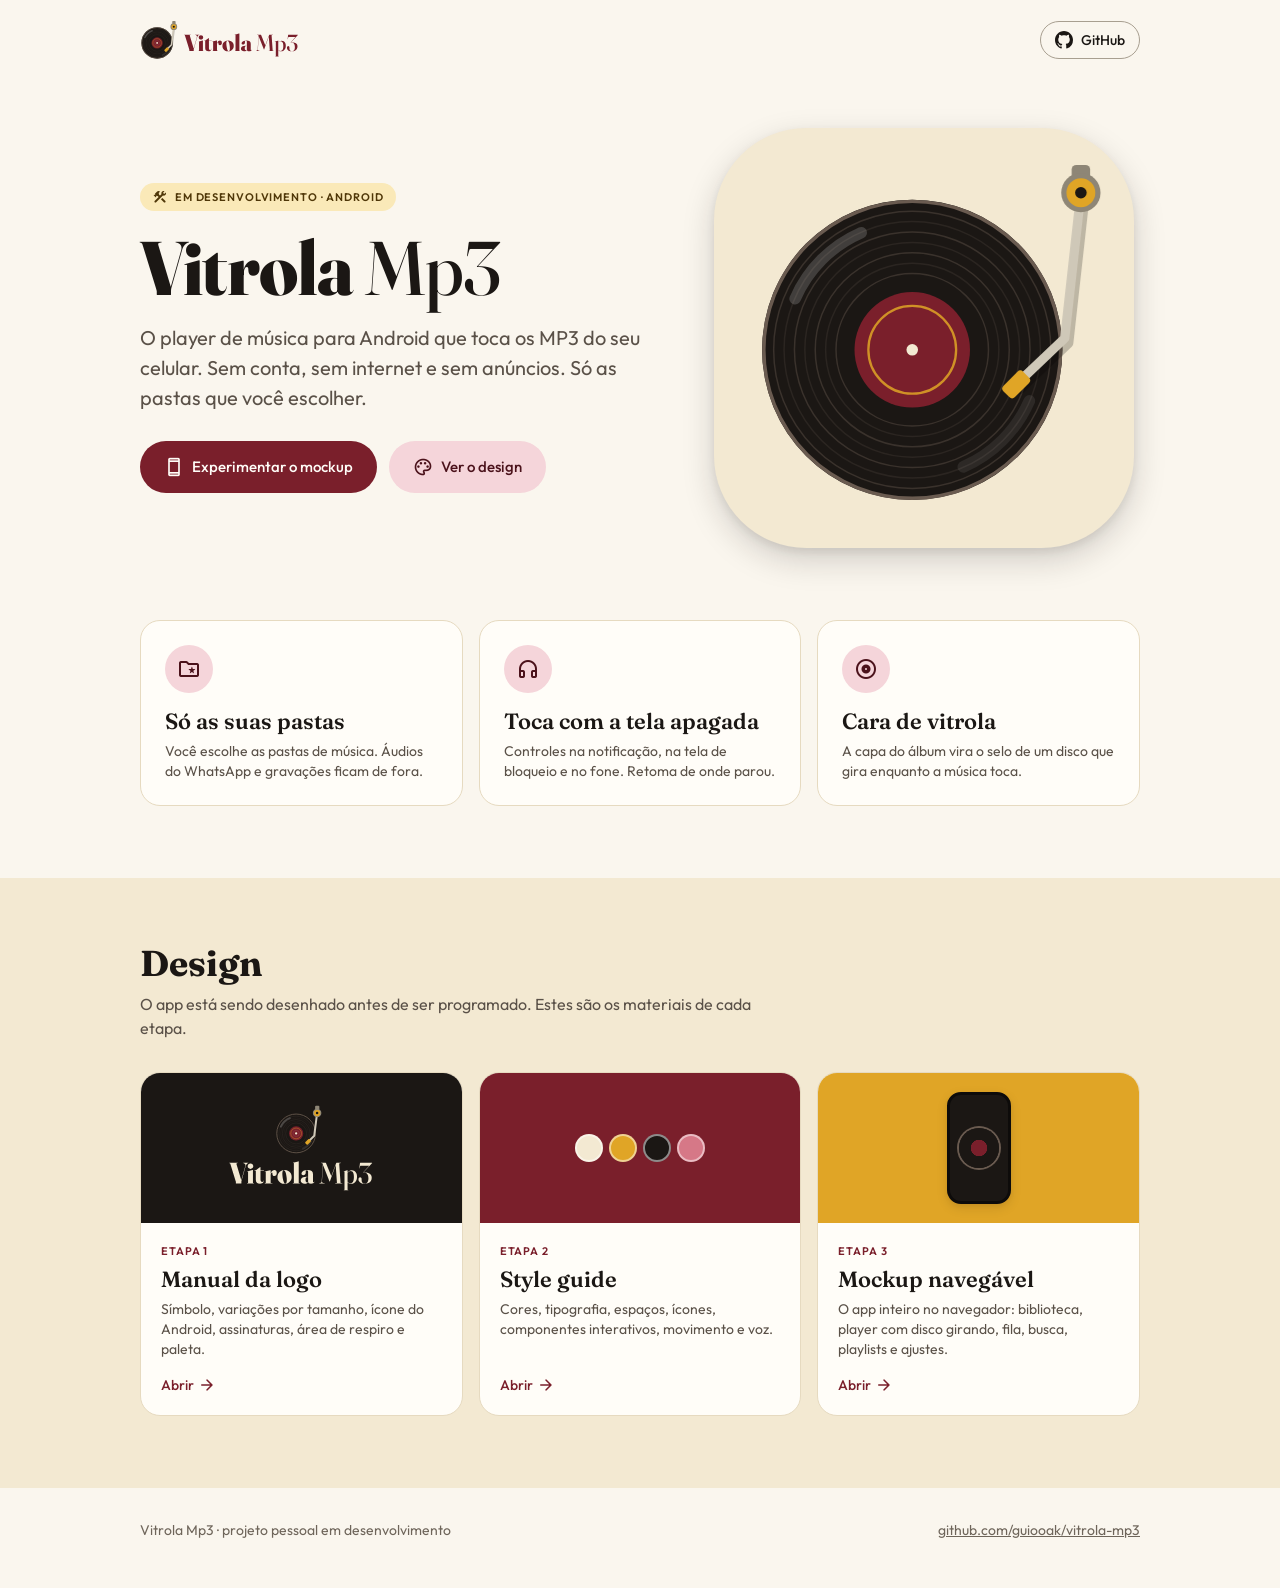
==== design/index.html @ ba4b5585 "Adiciona landing page e deploy no GitHub Pages - Landing page simples em design/index.html com links" ====
<!doctype html>
<html lang="pt-BR">
<head>
<meta charset="utf-8">
<meta name="viewport" content="width=device-width, initial-scale=1">
<title>Vitrola Mp3</title>
<meta name="description" content="Player de música para Android que toca os MP3 do seu celular. Offline, sem conta e só das pastas que você escolher.">
<link rel="icon" href="01-logo/export/vitrola-icone-app.svg" type="image/svg+xml">
<meta property="og:title" content="Vitrola Mp3">
<meta property="og:description" content="Suas músicas, do seu jeito. Sem conta, sem internet, sem anúncios.">
<link rel="preconnect" href="https://fonts.googleapis.com">
<link rel="preconnect" href="https://fonts.gstatic.com" crossorigin>
<link href="https://fonts.googleapis.com/css2?family=Fraunces:opsz,wght@9..144,500;9..144,600;9..144,800&family=Outfit:wght@400;500;600&display=swap" rel="stylesheet">
<link href="https://fonts.googleapis.com/css2?family=Material+Symbols+Rounded:opsz,wght,FILL,GRAD@24,400,0..1,0&display=block" rel="stylesheet">
<link rel="stylesheet" href="02-style-guide/tokens.css">
<style>
  * { box-sizing: border-box; }
  body { margin: 0; background: var(--cor-fundo); color: var(--cor-texto); font: var(--tipo-corpo); -webkit-font-smoothing: antialiased; }
  a { color: inherit; }
  .ms { font-family: "Material Symbols Rounded"; font-size: 24px; line-height: 1; font-variation-settings: "FILL" 0, "wght" 400, "opsz" 24; display: inline-block; font-feature-settings: "liga"; }
  .wrap { max-width: 1040px; margin: 0 auto; padding: 0 20px; }

  /* Topo */
  header.top { padding: 20px 0; }
  header.top .wrap { display: flex; align-items: center; justify-content: space-between; gap: 16px; }
  header.top img { height: 40px; }
  .gh { display: inline-flex; align-items: center; gap: 8px; font: var(--tipo-rotulo); text-decoration: none; padding: 8px 14px; border-radius: var(--raio-total); border: 1.5px solid var(--cor-borda-forte); }
  .gh:hover { background: var(--cor-superficie-2); }
  .gh svg { width: 18px; height: 18px; fill: currentColor; }

  .logo-n { display: none; }
  @media (prefers-color-scheme: dark) { .logo-p { display: none; } .logo-n { display: block; } }

  /* Herói */
  .hero { display: grid; grid-template-columns: 1.1fr .9fr; gap: 40px; align-items: center; padding-top: 48px; padding-bottom: 72px; }
  .tag { display: inline-flex; align-items: center; gap: 6px; font: var(--tipo-sobrelinha); letter-spacing: .08em; text-transform: uppercase; color: var(--cor-sobre-destaque-container); background: var(--cor-destaque-container); padding: 6px 12px; border-radius: var(--raio-total); }
  .tag .ms { font-size: 16px; }
  h1 { font-family: var(--fonte-marca); font-weight: 800; font-size: clamp(44px, 7vw, 76px); line-height: 1.02; letter-spacing: -.01em; margin: 18px 0 16px; font-variation-settings: "opsz" 144; }
  h1 span { font-weight: 500; }
  .lead { font-size: 20px; line-height: 30px; color: var(--cor-texto-2); margin: 0 0 28px; max-width: 520px; }
  .ctas { display: flex; gap: 12px; flex-wrap: wrap; }
  .btn { font: var(--tipo-rotulo); font-size: 15px; height: 52px; padding: 0 24px; border-radius: var(--raio-total); display: inline-flex; align-items: center; gap: 8px; text-decoration: none; transition: transform var(--duracao-rapida) var(--curva-padrao), box-shadow var(--duracao-rapida); }
  .btn:active { transform: scale(.97); }
  .btn-pri { background: var(--cor-primaria); color: var(--cor-sobre-primaria); }
  .btn-pri:hover { box-shadow: var(--elevacao-2); }
  .btn-ton { background: var(--cor-primaria-container); color: var(--cor-sobre-primaria-container); }
  .btn .ms { font-size: 20px; }

  /* Vitrola animada */
  .vitrola { justify-self: center; width: min(100%, 420px); aspect-ratio: 1; border-radius: 22%; background: var(--cor-superficie-2); box-shadow: var(--elevacao-3); display: grid; place-items: center; }
  .vitrola svg { width: 88%; }
  .vitrola .gira { transform-box: view-box; transform-origin: 150px 160px; animation: spin var(--duracao-volta-disco) linear infinite; }
  .vitrola .braco { transform-box: view-box; transform-origin: 296px 24px; animation: braco 1.4s var(--curva-braco) both; }
  @keyframes spin { to { transform: rotate(360deg); } }
  @keyframes braco { from { transform: rotate(-14deg); } }
  @media (prefers-reduced-motion: reduce) { .vitrola .gira, .vitrola .braco { animation: none; } }

  /* Promessas */
  .promessas { display: grid; grid-template-columns: repeat(3, 1fr); gap: 16px; padding-bottom: 72px; }
  .promessa { background: var(--cor-superficie); border: 1px solid var(--cor-borda); border-radius: var(--raio-g); padding: 24px; }
  .promessa .ms { width: 48px; height: 48px; border-radius: 50%; display: grid; place-items: center; background: var(--cor-primaria-container); color: var(--cor-sobre-primaria-container); margin-bottom: 14px; }
  .promessa h3 { font: var(--tipo-titulo-m); margin: 0 0 6px; }
  .promessa p { margin: 0; color: var(--cor-texto-2); font: var(--tipo-corpo-p); }

  /* Design */
  .design { background: var(--cor-superficie-2); padding: 64px 0 72px; }
  .design h2 { font: var(--tipo-titulo); font-size: 36px; line-height: 42px; margin: 0 0 8px; }
  .design .sub { color: var(--cor-texto-2); margin: 0 0 32px; max-width: 620px; }
  .cards { display: grid; grid-template-columns: repeat(3, 1fr); gap: 16px; }
  .card { display: flex; flex-direction: column; background: var(--cor-superficie); border-radius: var(--raio-g); overflow: hidden; text-decoration: none; border: 1px solid var(--cor-borda); transition: transform var(--duracao-media) var(--curva-padrao), box-shadow var(--duracao-media); }
  .card:hover { transform: translateY(-3px); box-shadow: var(--elevacao-2); }
  .card .preview { height: 150px; display: grid; place-items: center; }
  .card .preview img { height: 88px; }
  .card .body { padding: 20px; flex: 1; display: flex; flex-direction: column; gap: 6px; }
  .card .num { font: var(--tipo-sobrelinha); letter-spacing: .08em; text-transform: uppercase; color: var(--cor-primaria); }
  .card h3 { font: var(--tipo-titulo-m); margin: 0; }
  .card p { margin: 0; color: var(--cor-texto-2); font: var(--tipo-corpo-p); flex: 1; }
  .card .go { margin-top: 10px; font: var(--tipo-rotulo); color: var(--cor-primaria); display: inline-flex; align-items: center; gap: 4px; }
  .card .go .ms { font-size: 18px; transition: transform var(--duracao-rapida); }
  .card:hover .go .ms { transform: translateX(3px); }
  .p-logo { background: var(--cor-disco); }
  .p-guia { background: var(--cor-primaria); }
  .p-mock { background: var(--cor-destaque); }
  .chips { display: flex; gap: 6px; }
  .chips i { width: 28px; height: 28px; border-radius: 50%; border: 2px solid rgba(255,255,255,.5); }
  .phone { width: 64px; height: 112px; border-radius: 14px; background: #1B1714; border: 3px solid #0D0B0A; display: grid; place-items: center; box-shadow: var(--elevacao-2); }
  .phone i { width: 40px; height: 40px; border-radius: 50%; background: radial-gradient(circle, #7A1F2B 0 28%, #1B1714 30% 100%); box-shadow: 0 0 0 2px #6A5B50; }

  /* Rodapé */
  footer { padding: 32px 0 48px; color: var(--cor-texto-3); font: var(--tipo-corpo-p); }
  footer .wrap { display: flex; justify-content: space-between; gap: 16px; flex-wrap: wrap; }

  @media (max-width: 820px) {
    .hero { grid-template-columns: 1fr; padding-top: 24px; gap: 32px; }
    .vitrola { width: min(100%, 320px); }
    .promessas, .cards { grid-template-columns: 1fr; }
    .gh span { display: none; }
  }
</style>
</head>
<body>

<header class="top">
  <div class="wrap">
    <img class="logo-p" src="01-logo/export/vitrola-mp3-horizontal-positivo.svg" alt="Vitrola Mp3">
    <img class="logo-n" src="01-logo/export/vitrola-mp3-horizontal-negativo.svg" alt="Vitrola Mp3">
    <a class="gh" href="https://github.com/guiooak/vitrola-mp3" aria-label="Código no GitHub">
      <svg viewBox="0 0 16 16" aria-hidden="true"><path d="M8 0C3.58 0 0 3.58 0 8c0 3.54 2.29 6.53 5.47 7.59.4.07.55-.17.55-.38 0-.19-.01-.82-.01-1.49-2.01.37-2.53-.49-2.69-.94-.09-.23-.48-.94-.82-1.13-.28-.15-.68-.52-.01-.53.63-.01 1.08.58 1.23.82.72 1.21 1.87.87 2.33.66.07-.52.28-.87.51-1.07-1.78-.2-3.64-.89-3.64-3.95 0-.87.31-1.59.82-2.15-.08-.2-.36-1.02.08-2.12 0 0 .67-.21 2.2.82.64-.18 1.32-.27 2-.27.68 0 1.36.09 2 .27 1.53-1.04 2.2-.82 2.2-.82.44 1.1.16 1.92.08 2.12.51.56.82 1.27.82 2.15 0 3.07-1.87 3.75-3.65 3.95.29.25.54.73.54 1.48 0 1.07-.01 1.93-.01 2.2 0 .21.15.46.55.38A8.013 8.013 0 0016 8c0-4.42-3.58-8-8-8z"/></svg>
      <span>GitHub</span>
    </a>
  </div>
</header>

<main>
  <section class="wrap hero">
    <div>
      <span class="tag"><span class="ms">construction</span>Em desenvolvimento · Android</span>
      <h1>Vitrola <span>Mp3</span></h1>
      <p class="lead">O player de música para Android que toca os MP3 do seu celular. Sem conta, sem internet e sem anúncios. Só as pastas que você escolher.</p>
      <div class="ctas">
        <a class="btn btn-pri" href="03-mockup/"><span class="ms">smartphone</span>Experimentar o mockup</a>
        <a class="btn btn-ton" href="#design"><span class="ms">palette</span>Ver o design</a>
      </div>
    </div>
    <div class="vitrola" aria-hidden="true">
      <svg viewBox="0 0 320 300">
        <g class="gira">
          <circle cx="150" cy="160" r="130" fill="#1B1714"/>
          <circle cx="150" cy="160" r="128.5" fill="none" stroke="#6A5B50" stroke-width="3"/>
          <g fill="none" stroke="#3A322C" stroke-width="1.3">
            <circle cx="150" cy="160" r="120"/><circle cx="150" cy="160" r="111" stroke-opacity=".55"/><circle cx="150" cy="160" r="102"/>
            <circle cx="150" cy="160" r="93" stroke-opacity=".55"/><circle cx="150" cy="160" r="84"/><circle cx="150" cy="160" r="75" stroke-opacity=".55"/><circle cx="150" cy="160" r="66"/>
          </g>
          <path d="M48.6 115.8 A110.5 110.5 0 0 1 105.8 58.6" fill="none" stroke="#fff" stroke-opacity=".17" stroke-width="10" stroke-linecap="round"/>
          <path d="M251.4 204.2 A110.5 110.5 0 0 1 194.2 261.4" fill="none" stroke="#fff" stroke-opacity=".08" stroke-width="10" stroke-linecap="round"/>
          <circle cx="150" cy="160" r="50" fill="#7A1F2B"/>
          <circle cx="150" cy="160" r="38" fill="none" stroke="#E0A526" stroke-width="2" stroke-opacity=".85"/>
          <circle cx="150" cy="160" r="5" fill="#F3E9D2"/>
        </g>
        <g class="braco">
          <rect x="288" y="0" width="16" height="15" rx="4" fill="#8E8676"/>
          <path d="M296 24 L282 150 L240 190" fill="none" stroke="#000" stroke-opacity=".22" stroke-width="9" stroke-linecap="round" stroke-linejoin="round" transform="translate(3 4)"/>
          <path d="M296 24 L282 150 L240 190" fill="none" stroke="#CFC8B8" stroke-width="8" stroke-linecap="round" stroke-linejoin="round"/>
          <rect x="228" y="183" width="24" height="14" rx="3.5" transform="rotate(-45 240 190)" fill="#E0A526"/>
          <circle cx="296" cy="24" r="17" fill="#8E8676"/><circle cx="296" cy="24" r="12.5" fill="#E0A526"/><circle cx="296" cy="24" r="5" fill="#1B1714"/>
        </g>
      </svg>
    </div>
  </section>

  <section class="wrap promessas" aria-label="O que o app faz">
    <div class="promessa"><span class="ms">folder_special</span><h3>Só as suas pastas</h3><p>Você escolhe as pastas de música. Áudios do WhatsApp e gravações ficam de fora.</p></div>
    <div class="promessa"><span class="ms">headphones</span><h3>Toca com a tela apagada</h3><p>Controles na notificação, na tela de bloqueio e no fone. Retoma de onde parou.</p></div>
    <div class="promessa"><span class="ms">album</span><h3>Cara de vitrola</h3><p>A capa do álbum vira o selo de um disco que gira enquanto a música toca.</p></div>
  </section>

  <section class="design" id="design">
    <div class="wrap">
      <h2>Design</h2>
      <p class="sub">O app está sendo desenhado antes de ser programado. Estes são os materiais de cada etapa.</p>
      <div class="cards">
        <a class="card" href="01-logo/logo-vinil.html">
          <div class="preview p-logo"><img src="01-logo/export/vitrola-mp3-vertical-negativo.svg" alt=""></div>
          <div class="body"><span class="num">Etapa 1</span><h3>Manual da logo</h3>
            <p>Símbolo, variações por tamanho, ícone do Android, assinaturas, área de respiro e paleta.</p>
            <span class="go">Abrir<span class="ms">arrow_forward</span></span></div>
        </a>
        <a class="card" href="02-style-guide/style-guide.html">
          <div class="preview p-guia"><div class="chips"><i style="background:#F3E9D2"></i><i style="background:#E0A526"></i><i style="background:#1B1714"></i><i style="background:#D67887"></i></div></div>
          <div class="body"><span class="num">Etapa 2</span><h3>Style guide</h3>
            <p>Cores, tipografia, espaços, ícones, componentes interativos, movimento e voz.</p>
            <span class="go">Abrir<span class="ms">arrow_forward</span></span></div>
        </a>
        <a class="card" href="03-mockup/">
          <div class="preview p-mock"><div class="phone"><i></i></div></div>
          <div class="body"><span class="num">Etapa 3</span><h3>Mockup navegável</h3>
            <p>O app inteiro no navegador: biblioteca, player com disco girando, fila, busca, playlists e ajustes.</p>
            <span class="go">Abrir<span class="ms">arrow_forward</span></span></div>
        </a>
      </div>
    </div>
  </section>
</main>

<footer>
  <div class="wrap">
    <span>Vitrola Mp3 · projeto pessoal em desenvolvimento</span>
    <a href="https://github.com/guiooak/vitrola-mp3">github.com/guiooak/vitrola-mp3</a>
  </div>
</footer>

</body>
</html>
---- design/02-style-guide/tokens.css ----
/* Gerado por gerar_tokens.py a partir de tokens.json. Não edite à mão. */
:root {
  --cor-fundo: #FAF6EE;
  --cor-superficie: #FFFDF8;
  --cor-superficie-2: #F3E9D2;
  --cor-superficie-3: #E6DAC0;
  --cor-texto: #1B1714;
  --cor-texto-2: #5A5148;
  --cor-texto-3: #6E655A;
  --cor-borda: #E6DAC0;
  --cor-borda-forte: #A89F90;
  --cor-primaria: #7A1F2B;
  --cor-sobre-primaria: #FFFDF8;
  --cor-primaria-container: #F5D5DA;
  --cor-sobre-primaria-container: #4B121B;
  --cor-destaque: #E0A526;
  --cor-sobre-destaque: #1B1714;
  --cor-destaque-container: #FAE9B8;
  --cor-sobre-destaque-container: #4F3708;
  --cor-erro: #B3261E;
  --cor-sucesso: #2E7D4F;
  --cor-acao-aviso: #E0A526;
  --cor-disco: #1B1714;
  --cor-sulco: #3A322C;
  --cor-metal: #CFC8B8;
  --cor-veu: rgba(27, 23, 20, 0.45);
  --fonte-marca: "Fraunces", Georgia, serif;
  --fonte-interface: "Outfit", system-ui, sans-serif;
  --tipo-display: 800 40px/44px var(--fonte-marca);
  --tipo-titulo: 700 28px/34px var(--fonte-marca);
  --tipo-titulo-m: 600 22px/28px var(--fonte-marca);
  --tipo-subtitulo: 600 18px/24px var(--fonte-interface);
  --tipo-corpo: 400 16px/24px var(--fonte-interface);
  --tipo-corpo-p: 400 14px/20px var(--fonte-interface);
  --tipo-rotulo: 500 14px/20px var(--fonte-interface);
  --tipo-legenda: 400 12px/16px var(--fonte-interface);
  --tipo-sobrelinha: 600 11px/16px var(--fonte-interface);
  --espaco-1: 4px;
  --espaco-2: 8px;
  --espaco-3: 12px;
  --espaco-4: 16px;
  --espaco-5: 20px;
  --espaco-6: 24px;
  --espaco-8: 32px;
  --espaco-10: 40px;
  --espaco-12: 48px;
  --espaco-16: 64px;
  --raio-xs: 6px;
  --raio-p: 10px;
  --raio-m: 14px;
  --raio-g: 20px;
  --raio-gg: 28px;
  --raio-total: 999px;
  --elevacao-1: 0 1px 2px rgba(27,23,20,.08), 0 1px 3px rgba(27,23,20,.06);
  --elevacao-2: 0 4px 12px rgba(27,23,20,.10), 0 2px 4px rgba(27,23,20,.06);
  --elevacao-3: 0 12px 32px rgba(27,23,20,.18), 0 4px 8px rgba(27,23,20,.08);
  --duracao-rapida: 150ms;
  --duracao-media: 300ms;
  --duracao-longa: 500ms;
  --duracao-braco: 700ms;
  --duracao-volta-disco: 1800ms;
  --curva-padrao: cubic-bezier(0.2, 0, 0, 1);
  --curva-entrada: cubic-bezier(0.05, 0.7, 0.1, 1);
  --curva-saida: cubic-bezier(0.3, 0, 0.8, 0.15);
  --curva-braco: cubic-bezier(0.4, 0.1, 0.2, 1);
  color-scheme: light;
}
@media (prefers-color-scheme: dark) {
  :root:not([data-theme="light"]) {
    --cor-fundo: #120F0D;
    --cor-superficie: #1B1714;
    --cor-superficie-2: #26201C;
    --cor-superficie-3: #3A322C;
    --cor-texto: #F3E9D2;
    --cor-texto-2: #CFC8B8;
    --cor-texto-3: #A89F90;
    --cor-borda: #3A322C;
    --cor-borda-forte: #5A5148;
    --cor-primaria: #D67887;
    --cor-sobre-primaria: #330B12;
    --cor-primaria-container: #631824;
    --cor-sobre-primaria-container: #F5D5DA;
    --cor-destaque: #ECBD48;
    --cor-sobre-destaque: #2E2005;
    --cor-destaque-container: #4F3708;
    --cor-sobre-destaque-container: #FAE9B8;
    --cor-erro: #F2B8B5;
    --cor-sucesso: #7FD1A0;
    --cor-acao-aviso: #7A1F2B;
    --cor-disco: #0B0908;
    --cor-sulco: #2C2521;
    --cor-metal: #CFC8B8;
    --cor-veu: rgba(0, 0, 0, 0.6);
    color-scheme: dark;
  }
}
:root[data-theme="dark"] {
  --cor-fundo: #120F0D;
  --cor-superficie: #1B1714;
  --cor-superficie-2: #26201C;
  --cor-superficie-3: #3A322C;
  --cor-texto: #F3E9D2;
  --cor-texto-2: #CFC8B8;
  --cor-texto-3: #A89F90;
  --cor-borda: #3A322C;
  --cor-borda-forte: #5A5148;
  --cor-primaria: #D67887;
  --cor-sobre-primaria: #330B12;
  --cor-primaria-container: #631824;
  --cor-sobre-primaria-container: #F5D5DA;
  --cor-destaque: #ECBD48;
  --cor-sobre-destaque: #2E2005;
  --cor-destaque-container: #4F3708;
  --cor-sobre-destaque-container: #FAE9B8;
  --cor-erro: #F2B8B5;
  --cor-sucesso: #7FD1A0;
  --cor-acao-aviso: #7A1F2B;
  --cor-disco: #0B0908;
  --cor-sulco: #2C2521;
  --cor-metal: #CFC8B8;
  --cor-veu: rgba(0, 0, 0, 0.6);
  color-scheme: dark;
}
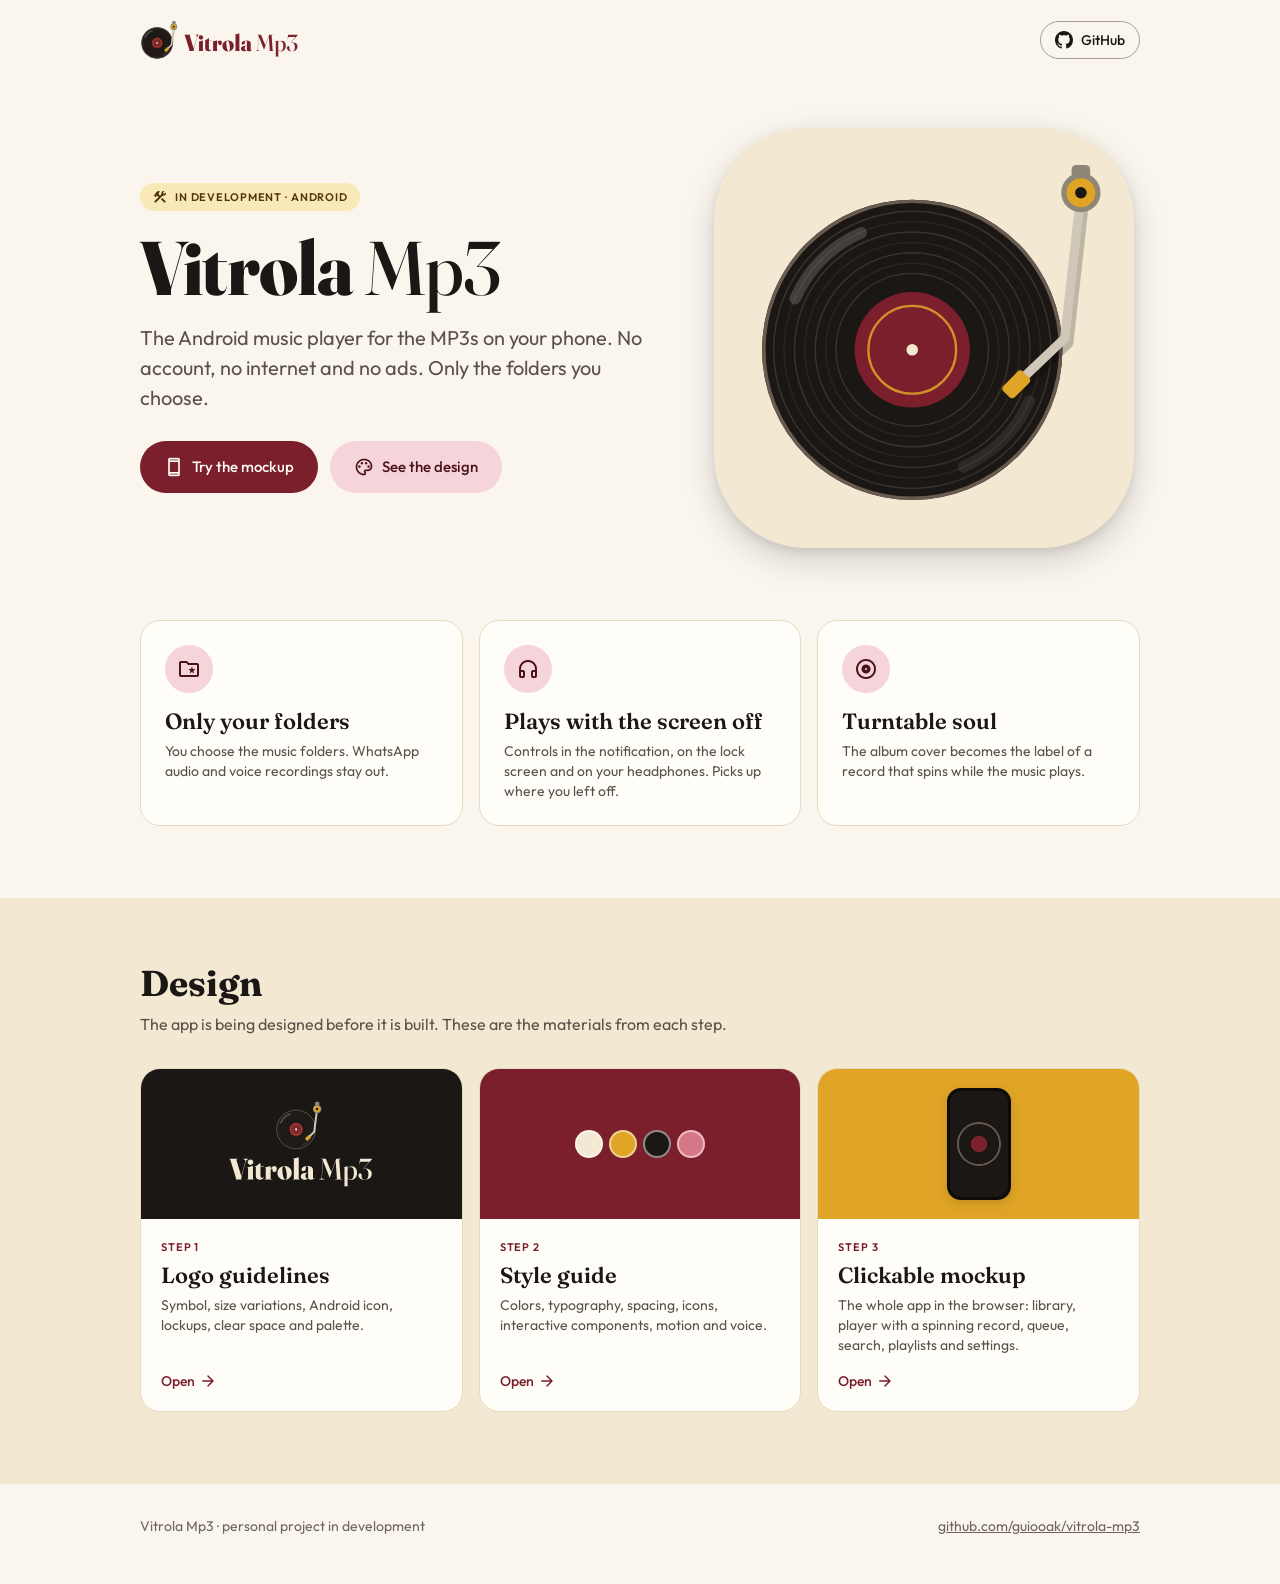
==== commit a01c1f42: "Translate the whole repository to US English - Add CLAUDE.md with the rule: everything in the repo i" ====
--- a/design/index.html
+++ b/design/index.html
@@ -1,13 +1,13 @@
 <!doctype html>
-<html lang="pt-BR">
+<html lang="en">
 <head>
 <meta charset="utf-8">
 <meta name="viewport" content="width=device-width, initial-scale=1">
 <title>Vitrola Mp3</title>
-<meta name="description" content="Player de música para Android que toca os MP3 do seu celular. Offline, sem conta e só das pastas que você escolher.">
-<link rel="icon" href="01-logo/export/vitrola-icone-app.svg" type="image/svg+xml">
+<meta name="description" content="An Android music player for the MP3s on your phone. Offline, no account, and only from the folders you choose.">
+<link rel="icon" href="01-logo/export/vitrola-app-icon.svg" type="image/svg+xml">
 <meta property="og:title" content="Vitrola Mp3">
-<meta property="og:description" content="Suas músicas, do seu jeito. Sem conta, sem internet, sem anúncios.">
+<meta property="og:description" content="Your music, your way. No account, no internet, no ads.">
 <link rel="preconnect" href="https://fonts.googleapis.com">
 <link rel="preconnect" href="https://fonts.gstatic.com" crossorigin>
 <link href="https://fonts.googleapis.com/css2?family=Fraunces:opsz,wght@9..144,500;9..144,600;9..144,800&family=Outfit:wght@400;500;600&display=swap" rel="stylesheet">
@@ -15,85 +15,85 @@
 <link rel="stylesheet" href="02-style-guide/tokens.css">
 <style>
   * { box-sizing: border-box; }
-  body { margin: 0; background: var(--cor-fundo); color: var(--cor-texto); font: var(--tipo-corpo); -webkit-font-smoothing: antialiased; }
+  body { margin: 0; background: var(--color-background); color: var(--color-text); font: var(--type-body); -webkit-font-smoothing: antialiased; }
   a { color: inherit; }
   .ms { font-family: "Material Symbols Rounded"; font-size: 24px; line-height: 1; font-variation-settings: "FILL" 0, "wght" 400, "opsz" 24; display: inline-block; font-feature-settings: "liga"; }
   .wrap { max-width: 1040px; margin: 0 auto; padding: 0 20px; }
 
-  /* Topo */
+  /* Top bar */
   header.top { padding: 20px 0; }
   header.top .wrap { display: flex; align-items: center; justify-content: space-between; gap: 16px; }
   header.top img { height: 40px; }
-  .gh { display: inline-flex; align-items: center; gap: 8px; font: var(--tipo-rotulo); text-decoration: none; padding: 8px 14px; border-radius: var(--raio-total); border: 1.5px solid var(--cor-borda-forte); }
-  .gh:hover { background: var(--cor-superficie-2); }
+  .gh { display: inline-flex; align-items: center; gap: 8px; font: var(--type-label); text-decoration: none; padding: 8px 14px; border-radius: var(--radius-full); border: 1.5px solid var(--color-border-strong); }
+  .gh:hover { background: var(--color-surface-2); }
   .gh svg { width: 18px; height: 18px; fill: currentColor; }
 
   .logo-n { display: none; }
   @media (prefers-color-scheme: dark) { .logo-p { display: none; } .logo-n { display: block; } }
 
-  /* Herói */
+  /* Hero */
   .hero { display: grid; grid-template-columns: 1.1fr .9fr; gap: 40px; align-items: center; padding-top: 48px; padding-bottom: 72px; }
-  .tag { display: inline-flex; align-items: center; gap: 6px; font: var(--tipo-sobrelinha); letter-spacing: .08em; text-transform: uppercase; color: var(--cor-sobre-destaque-container); background: var(--cor-destaque-container); padding: 6px 12px; border-radius: var(--raio-total); }
+  .tag { display: inline-flex; align-items: center; gap: 6px; font: var(--type-overline); letter-spacing: .08em; text-transform: uppercase; color: var(--color-on-accent-container); background: var(--color-accent-container); padding: 6px 12px; border-radius: var(--radius-full); }
   .tag .ms { font-size: 16px; }
-  h1 { font-family: var(--fonte-marca); font-weight: 800; font-size: clamp(44px, 7vw, 76px); line-height: 1.02; letter-spacing: -.01em; margin: 18px 0 16px; font-variation-settings: "opsz" 144; }
+  h1 { font-family: var(--font-brand); font-weight: 800; font-size: clamp(44px, 7vw, 76px); line-height: 1.02; letter-spacing: -.01em; margin: 18px 0 16px; font-variation-settings: "opsz" 144; }
   h1 span { font-weight: 500; }
-  .lead { font-size: 20px; line-height: 30px; color: var(--cor-texto-2); margin: 0 0 28px; max-width: 520px; }
+  .lead { font-size: 20px; line-height: 30px; color: var(--color-text-2); margin: 0 0 28px; max-width: 520px; }
   .ctas { display: flex; gap: 12px; flex-wrap: wrap; }
-  .btn { font: var(--tipo-rotulo); font-size: 15px; height: 52px; padding: 0 24px; border-radius: var(--raio-total); display: inline-flex; align-items: center; gap: 8px; text-decoration: none; transition: transform var(--duracao-rapida) var(--curva-padrao), box-shadow var(--duracao-rapida); }
+  .btn { font: var(--type-label); font-size: 15px; height: 52px; padding: 0 24px; border-radius: var(--radius-full); display: inline-flex; align-items: center; gap: 8px; text-decoration: none; transition: transform var(--duration-fast) var(--easing-standard), box-shadow var(--duration-fast); }
   .btn:active { transform: scale(.97); }
-  .btn-pri { background: var(--cor-primaria); color: var(--cor-sobre-primaria); }
-  .btn-pri:hover { box-shadow: var(--elevacao-2); }
-  .btn-ton { background: var(--cor-primaria-container); color: var(--cor-sobre-primaria-container); }
+  .btn-pri { background: var(--color-primary); color: var(--color-on-primary); }
+  .btn-pri:hover { box-shadow: var(--elevation-2); }
+  .btn-ton { background: var(--color-primary-container); color: var(--color-on-primary-container); }
   .btn .ms { font-size: 20px; }
 
-  /* Vitrola animada */
-  .vitrola { justify-self: center; width: min(100%, 420px); aspect-ratio: 1; border-radius: 22%; background: var(--cor-superficie-2); box-shadow: var(--elevacao-3); display: grid; place-items: center; }
-  .vitrola svg { width: 88%; }
-  .vitrola .gira { transform-box: view-box; transform-origin: 150px 160px; animation: spin var(--duracao-volta-disco) linear infinite; }
-  .vitrola .braco { transform-box: view-box; transform-origin: 296px 24px; animation: braco 1.4s var(--curva-braco) both; }
+  /* Animated turntable */
+  .turntable { justify-self: center; width: min(100%, 420px); aspect-ratio: 1; border-radius: 22%; background: var(--color-surface-2); box-shadow: var(--elevation-3); display: grid; place-items: center; }
+  .turntable svg { width: 88%; }
+  .turntable .rotor { transform-box: view-box; transform-origin: 150px 160px; animation: spin var(--duration-record-spin) linear infinite; }
+  .turntable .tonearm { transform-box: view-box; transform-origin: 296px 24px; animation: tonearm 1.4s var(--easing-tonearm) both; }
   @keyframes spin { to { transform: rotate(360deg); } }
-  @keyframes braco { from { transform: rotate(-14deg); } }
-  @media (prefers-reduced-motion: reduce) { .vitrola .gira, .vitrola .braco { animation: none; } }
+  @keyframes tonearm { from { transform: rotate(-14deg); } }
+  @media (prefers-reduced-motion: reduce) { .turntable .rotor, .turntable .tonearm { animation: none; } }
 
-  /* Promessas */
-  .promessas { display: grid; grid-template-columns: repeat(3, 1fr); gap: 16px; padding-bottom: 72px; }
-  .promessa { background: var(--cor-superficie); border: 1px solid var(--cor-borda); border-radius: var(--raio-g); padding: 24px; }
-  .promessa .ms { width: 48px; height: 48px; border-radius: 50%; display: grid; place-items: center; background: var(--cor-primaria-container); color: var(--cor-sobre-primaria-container); margin-bottom: 14px; }
-  .promessa h3 { font: var(--tipo-titulo-m); margin: 0 0 6px; }
-  .promessa p { margin: 0; color: var(--cor-texto-2); font: var(--tipo-corpo-p); }
+  /* Promises */
+  .promises { display: grid; grid-template-columns: repeat(3, 1fr); gap: 16px; padding-bottom: 72px; }
+  .promise { background: var(--color-surface); border: 1px solid var(--color-border); border-radius: var(--radius-l); padding: 24px; }
+  .promise .ms { width: 48px; height: 48px; border-radius: 50%; display: grid; place-items: center; background: var(--color-primary-container); color: var(--color-on-primary-container); margin-bottom: 14px; }
+  .promise h3 { font: var(--type-title-m); margin: 0 0 6px; }
+  .promise p { margin: 0; color: var(--color-text-2); font: var(--type-body-s); }
 
   /* Design */
-  .design { background: var(--cor-superficie-2); padding: 64px 0 72px; }
-  .design h2 { font: var(--tipo-titulo); font-size: 36px; line-height: 42px; margin: 0 0 8px; }
-  .design .sub { color: var(--cor-texto-2); margin: 0 0 32px; max-width: 620px; }
+  .design { background: var(--color-surface-2); padding: 64px 0 72px; }
+  .design h2 { font: var(--type-title); font-size: 36px; line-height: 42px; margin: 0 0 8px; }
+  .design .sub { color: var(--color-text-2); margin: 0 0 32px; max-width: 620px; }
   .cards { display: grid; grid-template-columns: repeat(3, 1fr); gap: 16px; }
-  .card { display: flex; flex-direction: column; background: var(--cor-superficie); border-radius: var(--raio-g); overflow: hidden; text-decoration: none; border: 1px solid var(--cor-borda); transition: transform var(--duracao-media) var(--curva-padrao), box-shadow var(--duracao-media); }
-  .card:hover { transform: translateY(-3px); box-shadow: var(--elevacao-2); }
+  .card { display: flex; flex-direction: column; background: var(--color-surface); border-radius: var(--radius-l); overflow: hidden; text-decoration: none; border: 1px solid var(--color-border); transition: transform var(--duration-medium) var(--easing-standard), box-shadow var(--duration-medium); }
+  .card:hover { transform: translateY(-3px); box-shadow: var(--elevation-2); }
   .card .preview { height: 150px; display: grid; place-items: center; }
   .card .preview img { height: 88px; }
   .card .body { padding: 20px; flex: 1; display: flex; flex-direction: column; gap: 6px; }
-  .card .num { font: var(--tipo-sobrelinha); letter-spacing: .08em; text-transform: uppercase; color: var(--cor-primaria); }
-  .card h3 { font: var(--tipo-titulo-m); margin: 0; }
-  .card p { margin: 0; color: var(--cor-texto-2); font: var(--tipo-corpo-p); flex: 1; }
-  .card .go { margin-top: 10px; font: var(--tipo-rotulo); color: var(--cor-primaria); display: inline-flex; align-items: center; gap: 4px; }
-  .card .go .ms { font-size: 18px; transition: transform var(--duracao-rapida); }
+  .card .num { font: var(--type-overline); letter-spacing: .08em; text-transform: uppercase; color: var(--color-primary); }
+  .card h3 { font: var(--type-title-m); margin: 0; }
+  .card p { margin: 0; color: var(--color-text-2); font: var(--type-body-s); flex: 1; }
+  .card .go { margin-top: 10px; font: var(--type-label); color: var(--color-primary); display: inline-flex; align-items: center; gap: 4px; }
+  .card .go .ms { font-size: 18px; transition: transform var(--duration-fast); }
   .card:hover .go .ms { transform: translateX(3px); }
-  .p-logo { background: var(--cor-disco); }
-  .p-guia { background: var(--cor-primaria); }
-  .p-mock { background: var(--cor-destaque); }
+  .p-logo { background: var(--color-record); }
+  .p-guia { background: var(--color-primary); }
+  .p-mock { background: var(--color-accent); }
   .chips { display: flex; gap: 6px; }
   .chips i { width: 28px; height: 28px; border-radius: 50%; border: 2px solid rgba(255,255,255,.5); }
-  .phone { width: 64px; height: 112px; border-radius: 14px; background: #1B1714; border: 3px solid #0D0B0A; display: grid; place-items: center; box-shadow: var(--elevacao-2); }
+  .phone { width: 64px; height: 112px; border-radius: 14px; background: #1B1714; border: 3px solid #0D0B0A; display: grid; place-items: center; box-shadow: var(--elevation-2); }
   .phone i { width: 40px; height: 40px; border-radius: 50%; background: radial-gradient(circle, #7A1F2B 0 28%, #1B1714 30% 100%); box-shadow: 0 0 0 2px #6A5B50; }
 
-  /* Rodapé */
-  footer { padding: 32px 0 48px; color: var(--cor-texto-3); font: var(--tipo-corpo-p); }
+  /* Footer */
+  footer { padding: 32px 0 48px; color: var(--color-text-3); font: var(--type-body-s); }
   footer .wrap { display: flex; justify-content: space-between; gap: 16px; flex-wrap: wrap; }
 
   @media (max-width: 820px) {
     .hero { grid-template-columns: 1fr; padding-top: 24px; gap: 32px; }
-    .vitrola { width: min(100%, 320px); }
-    .promessas, .cards { grid-template-columns: 1fr; }
+    .turntable { width: min(100%, 320px); }
+    .promises, .cards { grid-template-columns: 1fr; }
     .gh span { display: none; }
   }
 </style>
@@ -102,9 +102,9 @@
 
 <header class="top">
   <div class="wrap">
-    <img class="logo-p" src="01-logo/export/vitrola-mp3-horizontal-positivo.svg" alt="Vitrola Mp3">
-    <img class="logo-n" src="01-logo/export/vitrola-mp3-horizontal-negativo.svg" alt="Vitrola Mp3">
-    <a class="gh" href="https://github.com/guiooak/vitrola-mp3" aria-label="Código no GitHub">
+    <img class="logo-p" src="01-logo/export/vitrola-mp3-horizontal-positive.svg" alt="Vitrola Mp3">
+    <img class="logo-n" src="01-logo/export/vitrola-mp3-horizontal-negative.svg" alt="Vitrola Mp3">
+    <a class="gh" href="https://github.com/guiooak/vitrola-mp3" aria-label="Code on GitHub">
       <svg viewBox="0 0 16 16" aria-hidden="true"><path d="M8 0C3.58 0 0 3.58 0 8c0 3.54 2.29 6.53 5.47 7.59.4.07.55-.17.55-.38 0-.19-.01-.82-.01-1.49-2.01.37-2.53-.49-2.69-.94-.09-.23-.48-.94-.82-1.13-.28-.15-.68-.52-.01-.53.63-.01 1.08.58 1.23.82.72 1.21 1.87.87 2.33.66.07-.52.28-.87.51-1.07-1.78-.2-3.64-.89-3.64-3.95 0-.87.31-1.59.82-2.15-.08-.2-.36-1.02.08-2.12 0 0 .67-.21 2.2.82.64-.18 1.32-.27 2-.27.68 0 1.36.09 2 .27 1.53-1.04 2.2-.82 2.2-.82.44 1.1.16 1.92.08 2.12.51.56.82 1.27.82 2.15 0 3.07-1.87 3.75-3.65 3.95.29.25.54.73.54 1.48 0 1.07-.01 1.93-.01 2.2 0 .21.15.46.55.38A8.013 8.013 0 0016 8c0-4.42-3.58-8-8-8z"/></svg>
       <span>GitHub</span>
     </a>
@@ -114,17 +114,17 @@
 <main>
   <section class="wrap hero">
     <div>
-      <span class="tag"><span class="ms">construction</span>Em desenvolvimento · Android</span>
+      <span class="tag"><span class="ms">construction</span>In development · Android</span>
       <h1>Vitrola <span>Mp3</span></h1>
-      <p class="lead">O player de música para Android que toca os MP3 do seu celular. Sem conta, sem internet e sem anúncios. Só as pastas que você escolher.</p>
+      <p class="lead">The Android music player for the MP3s on your phone. No account, no internet and no ads. Only the folders you choose.</p>
       <div class="ctas">
-        <a class="btn btn-pri" href="03-mockup/"><span class="ms">smartphone</span>Experimentar o mockup</a>
-        <a class="btn btn-ton" href="#design"><span class="ms">palette</span>Ver o design</a>
+        <a class="btn btn-pri" href="03-mockup/"><span class="ms">smartphone</span>Try the mockup</a>
+        <a class="btn btn-ton" href="#design"><span class="ms">palette</span>See the design</a>
       </div>
     </div>
-    <div class="vitrola" aria-hidden="true">
+    <div class="turntable" aria-hidden="true">
       <svg viewBox="0 0 320 300">
-        <g class="gira">
+        <g class="rotor">
           <circle cx="150" cy="160" r="130" fill="#1B1714"/>
           <circle cx="150" cy="160" r="128.5" fill="none" stroke="#6A5B50" stroke-width="3"/>
           <g fill="none" stroke="#3A322C" stroke-width="1.3">
@@ -137,7 +137,7 @@
           <circle cx="150" cy="160" r="38" fill="none" stroke="#E0A526" stroke-width="2" stroke-opacity=".85"/>
           <circle cx="150" cy="160" r="5" fill="#F3E9D2"/>
         </g>
-        <g class="braco">
+        <g class="tonearm">
           <rect x="288" y="0" width="16" height="15" rx="4" fill="#8E8676"/>
           <path d="M296 24 L282 150 L240 190" fill="none" stroke="#000" stroke-opacity=".22" stroke-width="9" stroke-linecap="round" stroke-linejoin="round" transform="translate(3 4)"/>
           <path d="M296 24 L282 150 L240 190" fill="none" stroke="#CFC8B8" stroke-width="8" stroke-linecap="round" stroke-linejoin="round"/>
@@ -148,34 +148,34 @@
     </div>
   </section>
 
-  <section class="wrap promessas" aria-label="O que o app faz">
-    <div class="promessa"><span class="ms">folder_special</span><h3>Só as suas pastas</h3><p>Você escolhe as pastas de música. Áudios do WhatsApp e gravações ficam de fora.</p></div>
-    <div class="promessa"><span class="ms">headphones</span><h3>Toca com a tela apagada</h3><p>Controles na notificação, na tela de bloqueio e no fone. Retoma de onde parou.</p></div>
-    <div class="promessa"><span class="ms">album</span><h3>Cara de vitrola</h3><p>A capa do álbum vira o selo de um disco que gira enquanto a música toca.</p></div>
+  <section class="wrap promises" aria-label="What the app does">
+    <div class="promise"><span class="ms">folder_special</span><h3>Only your folders</h3><p>You choose the music folders. WhatsApp audio and voice recordings stay out.</p></div>
+    <div class="promise"><span class="ms">headphones</span><h3>Plays with the screen off</h3><p>Controls in the notification, on the lock screen and on your headphones. Picks up where you left off.</p></div>
+    <div class="promise"><span class="ms">album</span><h3>Turntable soul</h3><p>The album cover becomes the label of a record that spins while the music plays.</p></div>
   </section>
 
   <section class="design" id="design">
     <div class="wrap">
       <h2>Design</h2>
-      <p class="sub">O app está sendo desenhado antes de ser programado. Estes são os materiais de cada etapa.</p>
+      <p class="sub">The app is being designed before it is built. These are the materials from each step.</p>
       <div class="cards">
-        <a class="card" href="01-logo/logo-vinil.html">
-          <div class="preview p-logo"><img src="01-logo/export/vitrola-mp3-vertical-negativo.svg" alt=""></div>
-          <div class="body"><span class="num">Etapa 1</span><h3>Manual da logo</h3>
-            <p>Símbolo, variações por tamanho, ícone do Android, assinaturas, área de respiro e paleta.</p>
-            <span class="go">Abrir<span class="ms">arrow_forward</span></span></div>
+        <a class="card" href="01-logo/logo.html">
+          <div class="preview p-logo"><img src="01-logo/export/vitrola-mp3-vertical-negative.svg" alt=""></div>
+          <div class="body"><span class="num">Step 1</span><h3>Logo guidelines</h3>
+            <p>Symbol, size variations, Android icon, lockups, clear space and palette.</p>
+            <span class="go">Open<span class="ms">arrow_forward</span></span></div>
         </a>
         <a class="card" href="02-style-guide/style-guide.html">
           <div class="preview p-guia"><div class="chips"><i style="background:#F3E9D2"></i><i style="background:#E0A526"></i><i style="background:#1B1714"></i><i style="background:#D67887"></i></div></div>
-          <div class="body"><span class="num">Etapa 2</span><h3>Style guide</h3>
-            <p>Cores, tipografia, espaços, ícones, componentes interativos, movimento e voz.</p>
-            <span class="go">Abrir<span class="ms">arrow_forward</span></span></div>
+          <div class="body"><span class="num">Step 2</span><h3>Style guide</h3>
+            <p>Colors, typography, spacing, icons, interactive components, motion and voice.</p>
+            <span class="go">Open<span class="ms">arrow_forward</span></span></div>
         </a>
         <a class="card" href="03-mockup/">
           <div class="preview p-mock"><div class="phone"><i></i></div></div>
-          <div class="body"><span class="num">Etapa 3</span><h3>Mockup navegável</h3>
-            <p>O app inteiro no navegador: biblioteca, player com disco girando, fila, busca, playlists e ajustes.</p>
-            <span class="go">Abrir<span class="ms">arrow_forward</span></span></div>
+          <div class="body"><span class="num">Step 3</span><h3>Clickable mockup</h3>
+            <p>The whole app in the browser: library, player with a spinning record, queue, search, playlists and settings.</p>
+            <span class="go">Open<span class="ms">arrow_forward</span></span></div>
         </a>
       </div>
     </div>
@@ -184,7 +184,7 @@
 
 <footer>
   <div class="wrap">
-    <span>Vitrola Mp3 · projeto pessoal em desenvolvimento</span>
+    <span>Vitrola Mp3 · personal project in development</span>
     <a href="https://github.com/guiooak/vitrola-mp3">github.com/guiooak/vitrola-mp3</a>
   </div>
 </footer>
--- a/design/02-style-guide/tokens.css
+++ b/design/02-style-guide/tokens.css
@@ -1,123 +1,123 @@
-/* Gerado por gerar_tokens.py a partir de tokens.json. Não edite à mão. */
+/* Generated by generate_tokens.py from tokens.json. Do not edit by hand. */
 :root {
-  --cor-fundo: #FAF6EE;
-  --cor-superficie: #FFFDF8;
-  --cor-superficie-2: #F3E9D2;
-  --cor-superficie-3: #E6DAC0;
-  --cor-texto: #1B1714;
-  --cor-texto-2: #5A5148;
-  --cor-texto-3: #6E655A;
-  --cor-borda: #E6DAC0;
-  --cor-borda-forte: #A89F90;
-  --cor-primaria: #7A1F2B;
-  --cor-sobre-primaria: #FFFDF8;
-  --cor-primaria-container: #F5D5DA;
-  --cor-sobre-primaria-container: #4B121B;
-  --cor-destaque: #E0A526;
-  --cor-sobre-destaque: #1B1714;
-  --cor-destaque-container: #FAE9B8;
-  --cor-sobre-destaque-container: #4F3708;
-  --cor-erro: #B3261E;
-  --cor-sucesso: #2E7D4F;
-  --cor-acao-aviso: #E0A526;
-  --cor-disco: #1B1714;
-  --cor-sulco: #3A322C;
-  --cor-metal: #CFC8B8;
-  --cor-veu: rgba(27, 23, 20, 0.45);
-  --fonte-marca: "Fraunces", Georgia, serif;
-  --fonte-interface: "Outfit", system-ui, sans-serif;
-  --tipo-display: 800 40px/44px var(--fonte-marca);
-  --tipo-titulo: 700 28px/34px var(--fonte-marca);
-  --tipo-titulo-m: 600 22px/28px var(--fonte-marca);
-  --tipo-subtitulo: 600 18px/24px var(--fonte-interface);
-  --tipo-corpo: 400 16px/24px var(--fonte-interface);
-  --tipo-corpo-p: 400 14px/20px var(--fonte-interface);
-  --tipo-rotulo: 500 14px/20px var(--fonte-interface);
-  --tipo-legenda: 400 12px/16px var(--fonte-interface);
-  --tipo-sobrelinha: 600 11px/16px var(--fonte-interface);
-  --espaco-1: 4px;
-  --espaco-2: 8px;
-  --espaco-3: 12px;
-  --espaco-4: 16px;
-  --espaco-5: 20px;
-  --espaco-6: 24px;
-  --espaco-8: 32px;
-  --espaco-10: 40px;
-  --espaco-12: 48px;
-  --espaco-16: 64px;
-  --raio-xs: 6px;
-  --raio-p: 10px;
-  --raio-m: 14px;
-  --raio-g: 20px;
-  --raio-gg: 28px;
-  --raio-total: 999px;
-  --elevacao-1: 0 1px 2px rgba(27,23,20,.08), 0 1px 3px rgba(27,23,20,.06);
-  --elevacao-2: 0 4px 12px rgba(27,23,20,.10), 0 2px 4px rgba(27,23,20,.06);
-  --elevacao-3: 0 12px 32px rgba(27,23,20,.18), 0 4px 8px rgba(27,23,20,.08);
-  --duracao-rapida: 150ms;
-  --duracao-media: 300ms;
-  --duracao-longa: 500ms;
-  --duracao-braco: 700ms;
-  --duracao-volta-disco: 1800ms;
-  --curva-padrao: cubic-bezier(0.2, 0, 0, 1);
-  --curva-entrada: cubic-bezier(0.05, 0.7, 0.1, 1);
-  --curva-saida: cubic-bezier(0.3, 0, 0.8, 0.15);
-  --curva-braco: cubic-bezier(0.4, 0.1, 0.2, 1);
+  --color-background: #FAF6EE;
+  --color-surface: #FFFDF8;
+  --color-surface-2: #F3E9D2;
+  --color-surface-3: #E6DAC0;
+  --color-text: #1B1714;
+  --color-text-2: #5A5148;
+  --color-text-3: #6E655A;
+  --color-border: #E6DAC0;
+  --color-border-strong: #A89F90;
+  --color-primary: #7A1F2B;
+  --color-on-primary: #FFFDF8;
+  --color-primary-container: #F5D5DA;
+  --color-on-primary-container: #4B121B;
+  --color-accent: #E0A526;
+  --color-on-accent: #1B1714;
+  --color-accent-container: #FAE9B8;
+  --color-on-accent-container: #4F3708;
+  --color-error: #B3261E;
+  --color-success: #2E7D4F;
+  --color-snackbar-action: #E0A526;
+  --color-record: #1B1714;
+  --color-groove: #3A322C;
+  --color-metal: #CFC8B8;
+  --color-scrim: rgba(27, 23, 20, 0.45);
+  --font-brand: "Fraunces", Georgia, serif;
+  --font-ui: "Outfit", system-ui, sans-serif;
+  --type-display: 800 40px/44px var(--font-brand);
+  --type-title: 700 28px/34px var(--font-brand);
+  --type-title-m: 600 22px/28px var(--font-brand);
+  --type-subtitle: 600 18px/24px var(--font-ui);
+  --type-body: 400 16px/24px var(--font-ui);
+  --type-body-s: 400 14px/20px var(--font-ui);
+  --type-label: 500 14px/20px var(--font-ui);
+  --type-caption: 400 12px/16px var(--font-ui);
+  --type-overline: 600 11px/16px var(--font-ui);
+  --space-1: 4px;
+  --space-2: 8px;
+  --space-3: 12px;
+  --space-4: 16px;
+  --space-5: 20px;
+  --space-6: 24px;
+  --space-8: 32px;
+  --space-10: 40px;
+  --space-12: 48px;
+  --space-16: 64px;
+  --radius-xs: 6px;
+  --radius-s: 10px;
+  --radius-m: 14px;
+  --radius-l: 20px;
+  --radius-xl: 28px;
+  --radius-full: 999px;
+  --elevation-1: 0 1px 2px rgba(27,23,20,.08), 0 1px 3px rgba(27,23,20,.06);
+  --elevation-2: 0 4px 12px rgba(27,23,20,.10), 0 2px 4px rgba(27,23,20,.06);
+  --elevation-3: 0 12px 32px rgba(27,23,20,.18), 0 4px 8px rgba(27,23,20,.08);
+  --duration-fast: 150ms;
+  --duration-medium: 300ms;
+  --duration-long: 500ms;
+  --duration-tonearm: 700ms;
+  --duration-record-spin: 1800ms;
+  --easing-standard: cubic-bezier(0.2, 0, 0, 1);
+  --easing-decelerate: cubic-bezier(0.05, 0.7, 0.1, 1);
+  --easing-accelerate: cubic-bezier(0.3, 0, 0.8, 0.15);
+  --easing-tonearm: cubic-bezier(0.4, 0.1, 0.2, 1);
   color-scheme: light;
 }
 @media (prefers-color-scheme: dark) {
   :root:not([data-theme="light"]) {
-    --cor-fundo: #120F0D;
-    --cor-superficie: #1B1714;
-    --cor-superficie-2: #26201C;
-    --cor-superficie-3: #3A322C;
-    --cor-texto: #F3E9D2;
-    --cor-texto-2: #CFC8B8;
-    --cor-texto-3: #A89F90;
-    --cor-borda: #3A322C;
-    --cor-borda-forte: #5A5148;
-    --cor-primaria: #D67887;
-    --cor-sobre-primaria: #330B12;
-    --cor-primaria-container: #631824;
-    --cor-sobre-primaria-container: #F5D5DA;
-    --cor-destaque: #ECBD48;
-    --cor-sobre-destaque: #2E2005;
-    --cor-destaque-container: #4F3708;
-    --cor-sobre-destaque-container: #FAE9B8;
-    --cor-erro: #F2B8B5;
-    --cor-sucesso: #7FD1A0;
-    --cor-acao-aviso: #7A1F2B;
-    --cor-disco: #0B0908;
-    --cor-sulco: #2C2521;
-    --cor-metal: #CFC8B8;
-    --cor-veu: rgba(0, 0, 0, 0.6);
+    --color-background: #120F0D;
+    --color-surface: #1B1714;
+    --color-surface-2: #26201C;
+    --color-surface-3: #3A322C;
+    --color-text: #F3E9D2;
+    --color-text-2: #CFC8B8;
+    --color-text-3: #A89F90;
+    --color-border: #3A322C;
+    --color-border-strong: #5A5148;
+    --color-primary: #D67887;
+    --color-on-primary: #330B12;
+    --color-primary-container: #631824;
+    --color-on-primary-container: #F5D5DA;
+    --color-accent: #ECBD48;
+    --color-on-accent: #2E2005;
+    --color-accent-container: #4F3708;
+    --color-on-accent-container: #FAE9B8;
+    --color-error: #F2B8B5;
+    --color-success: #7FD1A0;
+    --color-snackbar-action: #7A1F2B;
+    --color-record: #0B0908;
+    --color-groove: #2C2521;
+    --color-metal: #CFC8B8;
+    --color-scrim: rgba(0, 0, 0, 0.6);
     color-scheme: dark;
   }
 }
 :root[data-theme="dark"] {
-  --cor-fundo: #120F0D;
-  --cor-superficie: #1B1714;
-  --cor-superficie-2: #26201C;
-  --cor-superficie-3: #3A322C;
-  --cor-texto: #F3E9D2;
-  --cor-texto-2: #CFC8B8;
-  --cor-texto-3: #A89F90;
-  --cor-borda: #3A322C;
-  --cor-borda-forte: #5A5148;
-  --cor-primaria: #D67887;
-  --cor-sobre-primaria: #330B12;
-  --cor-primaria-container: #631824;
-  --cor-sobre-primaria-container: #F5D5DA;
-  --cor-destaque: #ECBD48;
-  --cor-sobre-destaque: #2E2005;
-  --cor-destaque-container: #4F3708;
-  --cor-sobre-destaque-container: #FAE9B8;
-  --cor-erro: #F2B8B5;
-  --cor-sucesso: #7FD1A0;
-  --cor-acao-aviso: #7A1F2B;
-  --cor-disco: #0B0908;
-  --cor-sulco: #2C2521;
-  --cor-metal: #CFC8B8;
-  --cor-veu: rgba(0, 0, 0, 0.6);
+  --color-background: #120F0D;
+  --color-surface: #1B1714;
+  --color-surface-2: #26201C;
+  --color-surface-3: #3A322C;
+  --color-text: #F3E9D2;
+  --color-text-2: #CFC8B8;
+  --color-text-3: #A89F90;
+  --color-border: #3A322C;
+  --color-border-strong: #5A5148;
+  --color-primary: #D67887;
+  --color-on-primary: #330B12;
+  --color-primary-container: #631824;
+  --color-on-primary-container: #F5D5DA;
+  --color-accent: #ECBD48;
+  --color-on-accent: #2E2005;
+  --color-accent-container: #4F3708;
+  --color-on-accent-container: #FAE9B8;
+  --color-error: #F2B8B5;
+  --color-success: #7FD1A0;
+  --color-snackbar-action: #7A1F2B;
+  --color-record: #0B0908;
+  --color-groove: #2C2521;
+  --color-metal: #CFC8B8;
+  --color-scrim: rgba(0, 0, 0, 0.6);
   color-scheme: dark;
 }
